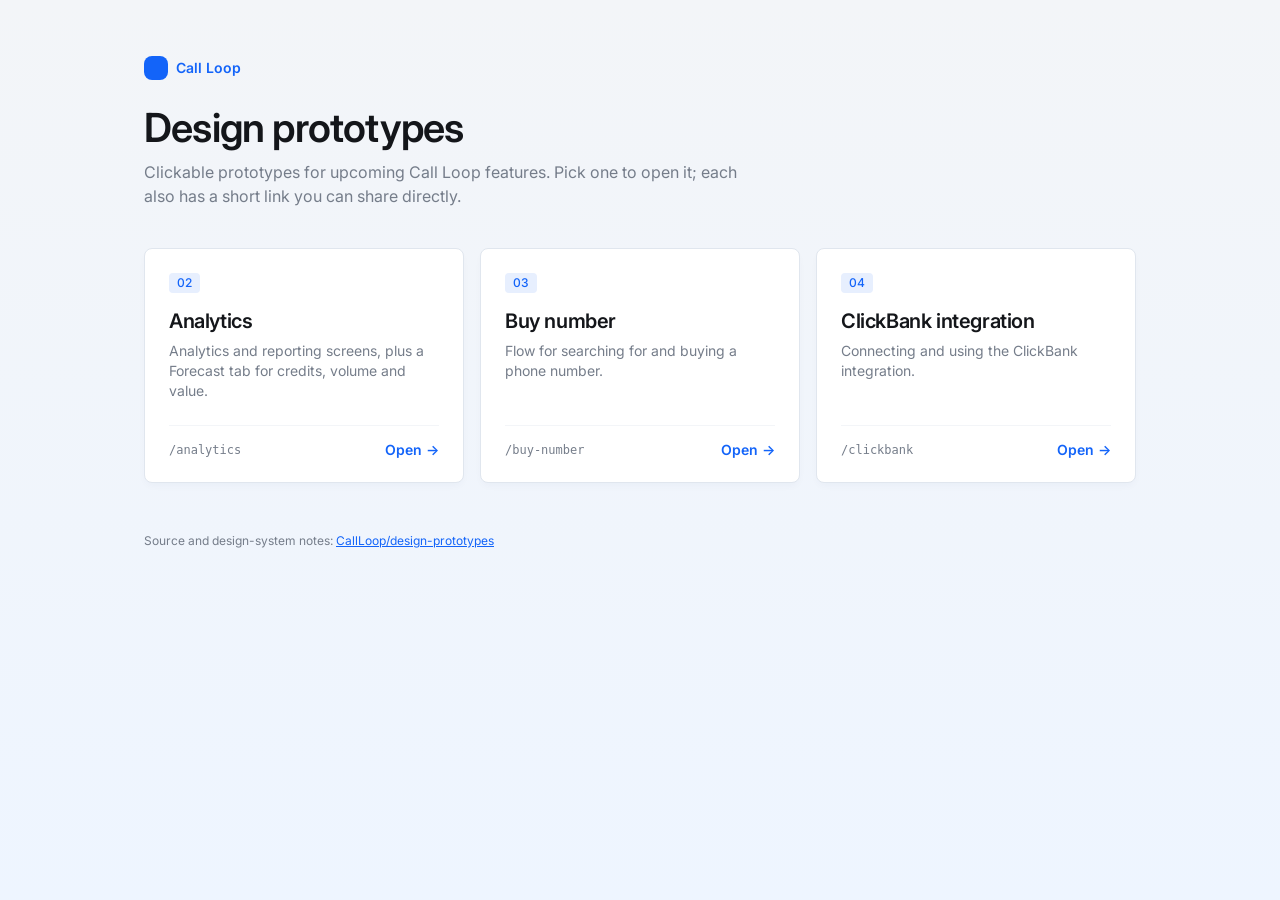
==== index.html @ 581a6391 "Publish prototypes on GitHub Pages with a hub page and short links - index.html: hub page with a car" ====
<!doctype html>
<html lang="en">
<head>
<meta charset="utf-8">
<meta name="viewport" content="width=device-width, initial-scale=1">
<title>Call Loop — Design prototypes</title>
<link rel="preconnect" href="https://fonts.googleapis.com">
<link href="https://fonts.googleapis.com/css2?family=Inter:wght@400;500;600&display=swap" rel="stylesheet">
<style>
:root{
  /* Call Loop design system — synced from Figma "00 Design System" (BOVX8Hmx1HfwwBeDwOcZQL), 2026-10-19. Source of truth: design-system/tokens.css */
  /* Primary */
  --blue1:#1364F9;--blue2:#1854EA;--blue3:#1885EA;--blue4:#1362AC;--blue5:#E7EFFE;--blue6:#D0E0FE;
  --blue1-dis:rgba(19,100,249,.4);--blue3-dis:rgba(24,133,234,.4);
  --black:#14161A;--white:#FFFFFF;--g1:#757D8A;--g2:#B7BFC8;--g3:#E0E6EE;--g4:#F3F5F8;
  --g2-dis:rgba(183,191,200,.45);--g2-light:rgba(183,191,200,.3);
  --text:#2C2D2E; /* not a Figma style — kept for existing prototype usage */
  /* Secondary */
  --purple1:#7A16F5;--purple2:#C6AFE2;--purple3:#F0E4FF;--aqua1:#A4C5DB;--aqua2:#E4F4FF;
  --orange1:#F86919;--orange2:#D6BAAA;--orange3:#FFEEE4;
  /* States */
  --ok:#05944F;--ok2:#026233;--ok3:#E7F6ED;--notify1:#2E9AE4;--notify2:#E6F7FF;
  --warn1:#FFC043;--warn2:#BA7D04;--warn3:#855A04;--warn4:#FFF8E9;--err:#E11900;--err2:#A11200;--err3:#FFF1F0;
  /* Gradients */
  --grad1:linear-gradient(180deg,#F3F5F8 0%,#EEF5FF 100%);--grad2:linear-gradient(270deg,#F3F5F8 60%,rgba(243,245,248,.8) 100%);--grad3:#E7EFFE;
  /* Effects */
  --shadow1:0 0 2px rgba(83,102,137,.2),0 12px 16px rgba(83,102,137,.08),0 10px 40px rgba(83,102,137,.08);
  --shadow2:0 4px 8px -2px rgba(27,46,94,.04);
  --shadow3:0 0 2px rgba(83,102,137,.2),0 10px 20px rgba(83,102,137,.05),0 30px 50px rgba(83,102,137,.1);
  /* Shape */
  --r-xs:4px;--r:8px;
  --font:Inter,system-ui,-apple-system,"Segoe UI",sans-serif;
}
*{box-sizing:border-box}
body{margin:0;min-height:100vh;background:var(--grad1);color:var(--black);font:400 14px/20px var(--font);-webkit-font-smoothing:antialiased}
.wrap{max-width:1040px;margin:0 auto;padding:56px 24px 64px}
.logo{display:inline-flex;align-items:center;gap:8px;font:600 14px/16px var(--font);color:var(--blue1);margin-bottom:24px}
.logo i{width:24px;height:24px;border-radius:var(--r);background:var(--blue1);display:inline-block}
h1{font:600 40px/48px var(--font);letter-spacing:-.02em;margin:0 0 8px}
.lead{font:400 16px/24px var(--font);color:var(--g1);margin:0 0 40px;max-width:620px}
.grid{display:grid;grid-template-columns:repeat(auto-fill,minmax(300px,1fr));gap:16px;list-style:none;margin:0;padding:0}
.card{display:flex;flex-direction:column;height:100%;padding:24px;background:var(--white);border:1px solid var(--g3);border-radius:var(--r);box-shadow:var(--shadow2);color:inherit;text-decoration:none;transition:box-shadow .15s,border-color .15s,transform .15s}
.card:hover{border-color:var(--blue6);box-shadow:var(--shadow1);transform:translateY(-2px)}
.card:focus-visible{outline:2px solid var(--blue1);outline-offset:2px}
.num{align-self:flex-start;font:500 12px/16px var(--font);color:var(--blue1);background:var(--blue5);border-radius:var(--r-xs);padding:2px 8px;margin-bottom:16px}
.card h2{font:600 20px/24px var(--font);letter-spacing:-.02em;margin:0 0 8px}
.card p{margin:0 0 24px;color:var(--g1);flex:1}
.foot{display:flex;align-items:center;justify-content:space-between;gap:12px;padding-top:16px;border-top:1px solid var(--g4)}
.path{font:400 12px/16px ui-monospace,SFMono-Regular,Consolas,monospace;color:var(--g1);overflow:hidden;text-overflow:ellipsis;white-space:nowrap}
.open{font:600 14px/16px var(--font);color:var(--blue1);white-space:nowrap}
.card:hover .open{color:var(--blue2)}
footer{margin-top:48px;color:var(--g1);font-size:12px}
footer a{color:var(--blue1)}
@media (max-width:600px){.wrap{padding:32px 16px 48px}h1{font-size:28px;line-height:32px}}
</style>
</head>
<body>
<div class="wrap">
  <div class="logo"><i></i>Call Loop</div>
  <h1>Design prototypes</h1>
  <p class="lead">Clickable prototypes for upcoming Call Loop features. Pick one to open it; each also has a short link you can share directly.</p>
  <ul class="grid" id="list"></ul>
  <footer>Source and design-system notes: <a href="https://github.com/CallLoop/design-prototypes">CallLoop/design-prototypes</a></footer>
</div>
<script>
// One entry per prototype. `slug` must match the redirect folder (e.g. analytics/index.html).
const PROTOTYPES = [
  {num:'02', slug:'analytics',  name:'Analytics',             file:'CallLoop-Analytics-Prototype.html', desc:'Analytics and reporting screens, plus a Forecast tab for credits, volume and value.'},
  {num:'03', slug:'buy-number', name:'Buy number',            file:'CallLoop-BuyNumber-Prototype.html', desc:'Flow for searching for and buying a phone number.'},
  {num:'04', slug:'clickbank',  name:'ClickBank integration', file:'CallLoop-ClickBank-Prototype.html', desc:'Connecting and using the ClickBank integration.'}
];
const esc = s => s.replace(/[&<>"]/g, c => ({'&':'&amp;','<':'&lt;','>':'&gt;','"':'&quot;'}[c]));
document.getElementById('list').innerHTML = PROTOTYPES.map(p => `
  <li><a class="card" href="${esc(p.file)}">
    <span class="num">${esc(p.num)}</span>
    <h2>${esc(p.name)}</h2>
    <p>${esc(p.desc)}</p>
    <span class="foot"><span class="path">/${esc(p.slug)}</span><span class="open">Open →</span></span>
  </a></li>`).join('');
</script>
</body>
</html>
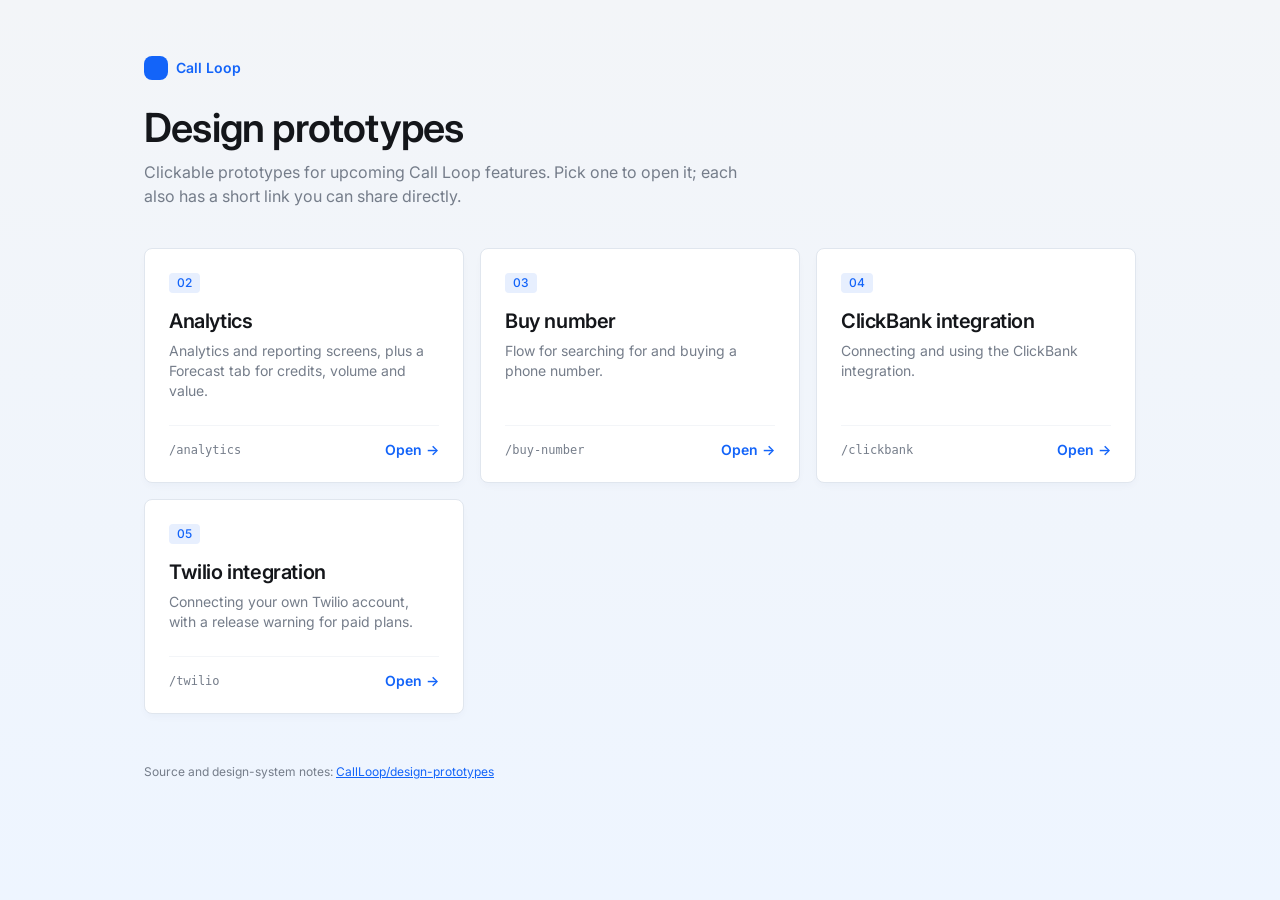
==== commit 4ab1c99b: "Add Twilio integration prototype (CWR-4577) Clickable version of the "16 Integrations - Twilio Integ" ====
--- a/index.html
+++ b/index.html
@@ -67,7 +67,8 @@
 const PROTOTYPES = [
   {num:'02', slug:'analytics',  name:'Analytics',             file:'CallLoop-Analytics-Prototype.html', desc:'Analytics and reporting screens, plus a Forecast tab for credits, volume and value.'},
   {num:'03', slug:'buy-number', name:'Buy number',            file:'CallLoop-BuyNumber-Prototype.html', desc:'Flow for searching for and buying a phone number.'},
-  {num:'04', slug:'clickbank',  name:'ClickBank integration', file:'CallLoop-ClickBank-Prototype.html', desc:'Connecting and using the ClickBank integration.'}
+  {num:'04', slug:'clickbank',  name:'ClickBank integration', file:'CallLoop-ClickBank-Prototype.html', desc:'Connecting and using the ClickBank integration.'},
+  {num:'05', slug:'twilio',     name:'Twilio integration',    file:'CallLoop-Twilio-Prototype.html',    desc:'Connecting your own Twilio account, with a release warning for paid plans.'}
 ];
 const esc = s => s.replace(/[&<>"]/g, c => ({'&':'&amp;','<':'&lt;','>':'&gt;','"':'&quot;'}[c]));
 document.getElementById('list').innerHTML = PROTOTYPES.map(p => `
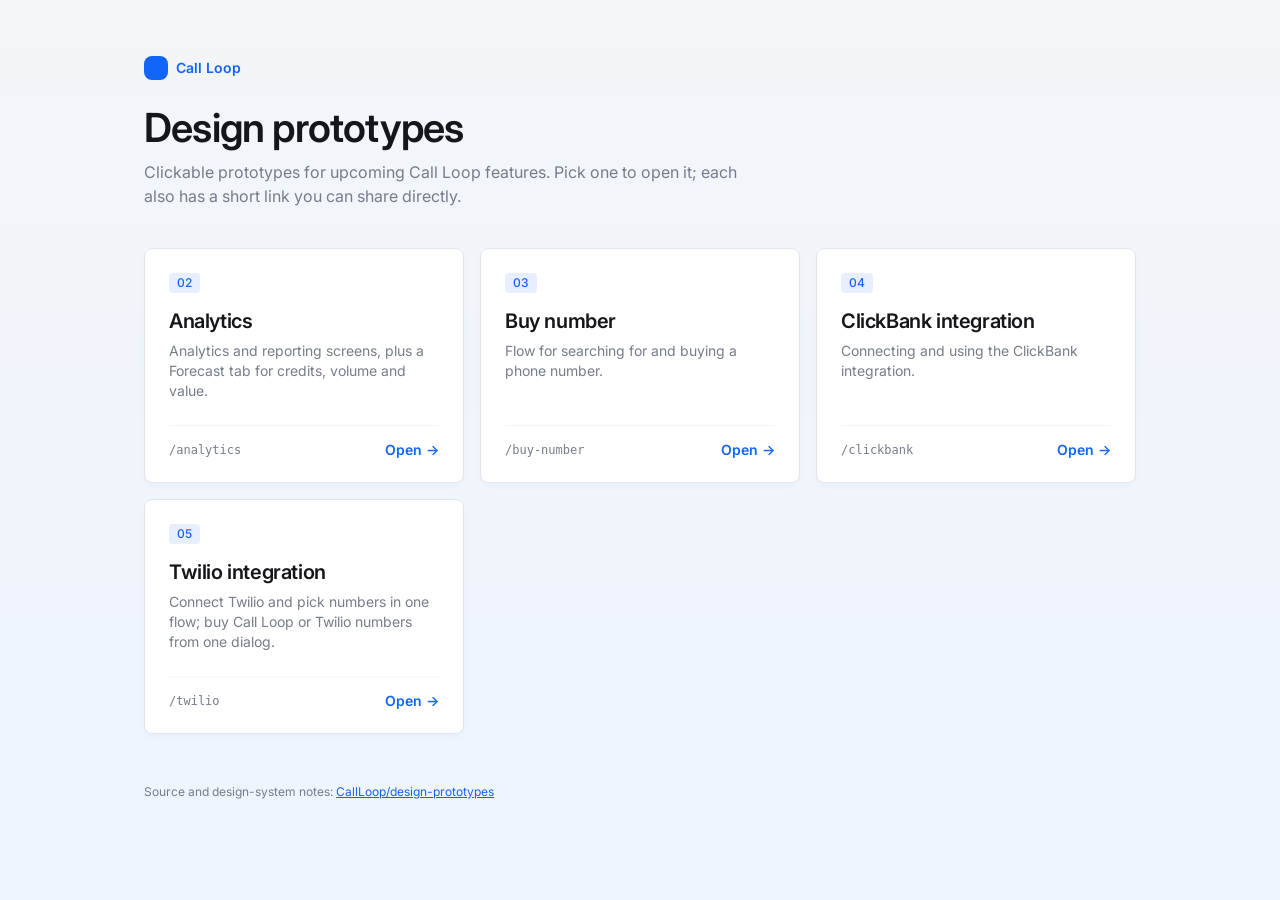
==== commit 342f084a: "Rework Twilio integration prototype into one connect + buy flow (CWR-4577) - Connect Twilio is now s" ====
--- a/index.html
+++ b/index.html
@@ -68,7 +68,7 @@
   {num:'02', slug:'analytics',  name:'Analytics',             file:'CallLoop-Analytics-Prototype.html', desc:'Analytics and reporting screens, plus a Forecast tab for credits, volume and value.'},
   {num:'03', slug:'buy-number', name:'Buy number',            file:'CallLoop-BuyNumber-Prototype.html', desc:'Flow for searching for and buying a phone number.'},
   {num:'04', slug:'clickbank',  name:'ClickBank integration', file:'CallLoop-ClickBank-Prototype.html', desc:'Connecting and using the ClickBank integration.'},
-  {num:'05', slug:'twilio',     name:'Twilio integration',    file:'CallLoop-Twilio-Prototype.html',    desc:'Connecting your own Twilio account, with a release warning for paid plans.'}
+  {num:'05', slug:'twilio',     name:'Twilio integration',    file:'CallLoop-Twilio-Prototype.html',    desc:'Connect Twilio and pick numbers in one flow; buy Call Loop or Twilio numbers from one dialog.'}
 ];
 const esc = s => s.replace(/[&<>"]/g, c => ({'&':'&amp;','<':'&lt;','>':'&gt;','"':'&quot;'}[c]));
 document.getElementById('list').innerHTML = PROTOTYPES.map(p => `
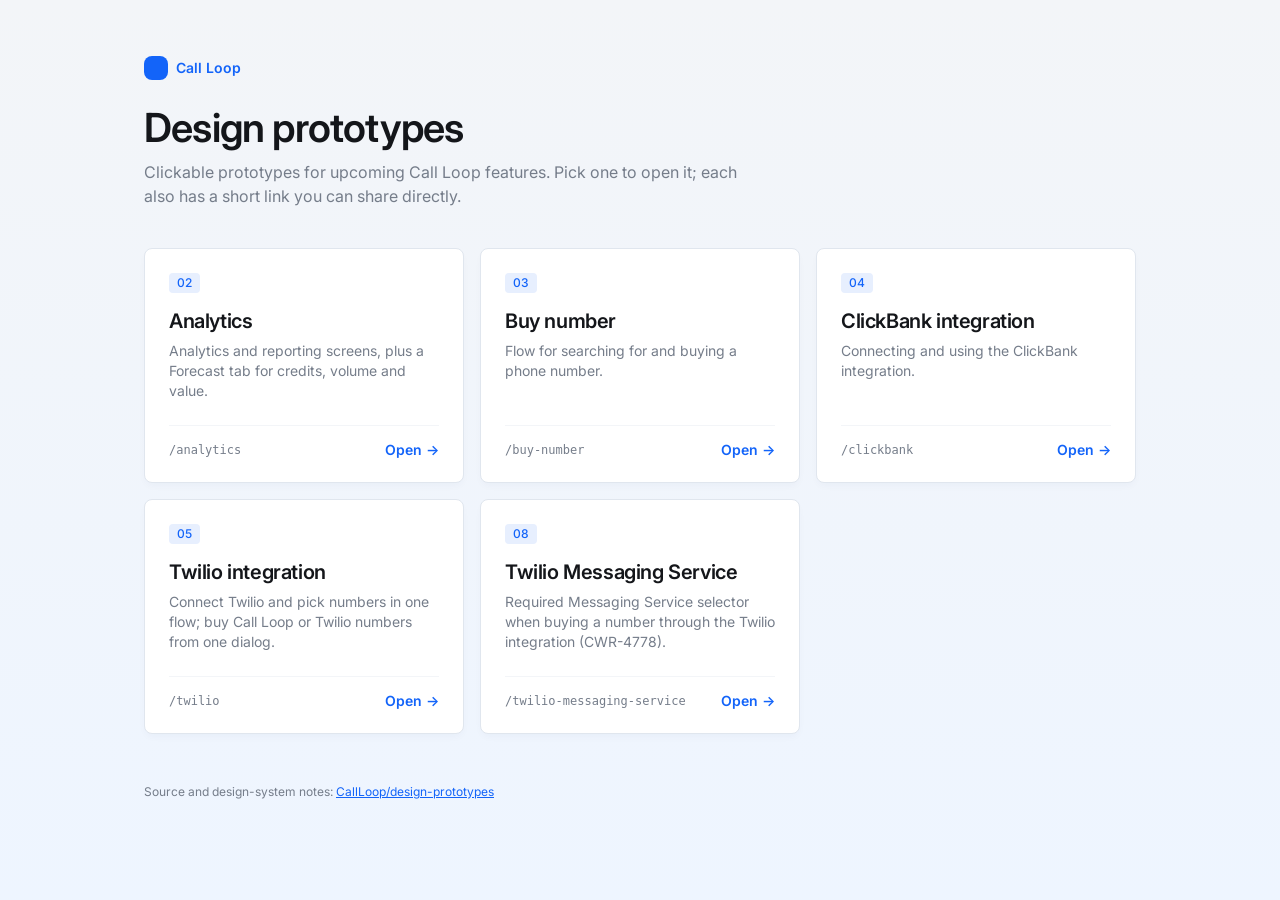
==== commit f3d5b094: "Add Twilio Messaging Service prototype (CWR-4778) Required Messaging Service selector in the Buy num" ====
--- a/index.html
+++ b/index.html
@@ -68,7 +68,8 @@
   {num:'02', slug:'analytics',  name:'Analytics',             file:'CallLoop-Analytics-Prototype.html', desc:'Analytics and reporting screens, plus a Forecast tab for credits, volume and value.'},
   {num:'03', slug:'buy-number', name:'Buy number',            file:'CallLoop-BuyNumber-Prototype.html', desc:'Flow for searching for and buying a phone number.'},
   {num:'04', slug:'clickbank',  name:'ClickBank integration', file:'CallLoop-ClickBank-Prototype.html', desc:'Connecting and using the ClickBank integration.'},
-  {num:'05', slug:'twilio',     name:'Twilio integration',    file:'CallLoop-Twilio-Prototype.html',    desc:'Connect Twilio and pick numbers in one flow; buy Call Loop or Twilio numbers from one dialog.'}
+  {num:'05', slug:'twilio',     name:'Twilio integration',    file:'CallLoop-Twilio-Prototype.html',    desc:'Connect Twilio and pick numbers in one flow; buy Call Loop or Twilio numbers from one dialog.'},
+  {num:'08', slug:'twilio-messaging-service', name:'Twilio Messaging Service', file:'CallLoop-TwilioMessagingService-Prototype.html', desc:'Required Messaging Service selector when buying a number through the Twilio integration (CWR-4778).'}
 ];
 const esc = s => s.replace(/[&<>"]/g, c => ({'&':'&amp;','<':'&lt;','>':'&gt;','"':'&quot;'}[c]));
 document.getElementById('list').innerHTML = PROTOTYPES.map(p => `
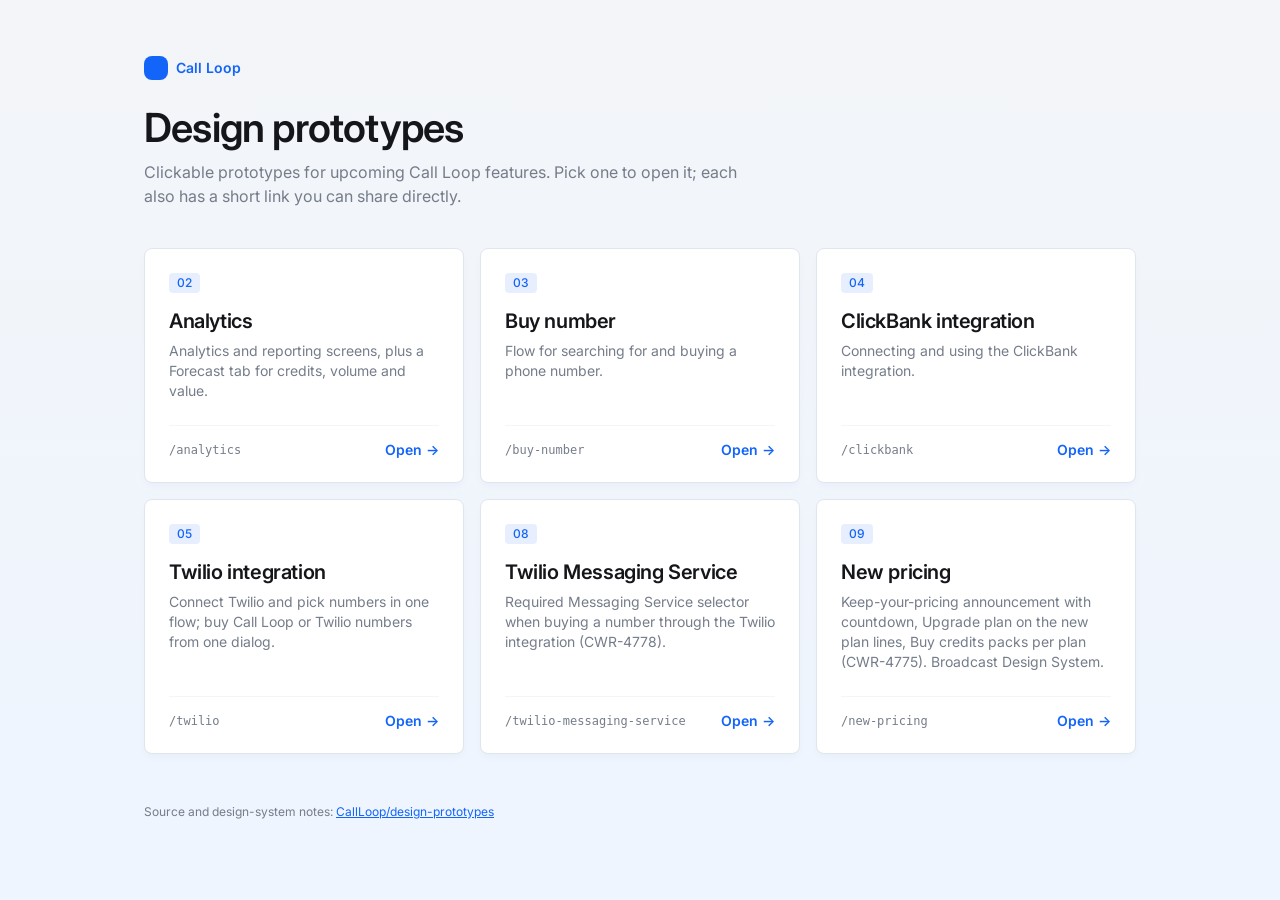
==== commit 7eead035: "Add New pricing prototype (CWR-4775) Keep-your-pricing announcement with countdown, compare annual p" ====
--- a/index.html
+++ b/index.html
@@ -69,7 +69,8 @@
   {num:'03', slug:'buy-number', name:'Buy number',            file:'CallLoop-BuyNumber-Prototype.html', desc:'Flow for searching for and buying a phone number.'},
   {num:'04', slug:'clickbank',  name:'ClickBank integration', file:'CallLoop-ClickBank-Prototype.html', desc:'Connecting and using the ClickBank integration.'},
   {num:'05', slug:'twilio',     name:'Twilio integration',    file:'CallLoop-Twilio-Prototype.html',    desc:'Connect Twilio and pick numbers in one flow; buy Call Loop or Twilio numbers from one dialog.'},
-  {num:'08', slug:'twilio-messaging-service', name:'Twilio Messaging Service', file:'CallLoop-TwilioMessagingService-Prototype.html', desc:'Required Messaging Service selector when buying a number through the Twilio integration (CWR-4778).'}
+  {num:'08', slug:'twilio-messaging-service', name:'Twilio Messaging Service', file:'CallLoop-TwilioMessagingService-Prototype.html', desc:'Required Messaging Service selector when buying a number through the Twilio integration (CWR-4778).'},
+  {num:'09', slug:'new-pricing', name:'New pricing', file:'CallLoop-NewPricing-Prototype.html', desc:'Keep-your-pricing announcement with countdown, Upgrade plan on the new plan lines, Buy credits packs per plan (CWR-4775). Broadcast Design System.'}
 ];
 const esc = s => s.replace(/[&<>"]/g, c => ({'&':'&amp;','<':'&lt;','>':'&gt;','"':'&quot;'}[c]));
 document.getElementById('list').innerHTML = PROTOTYPES.map(p => `
